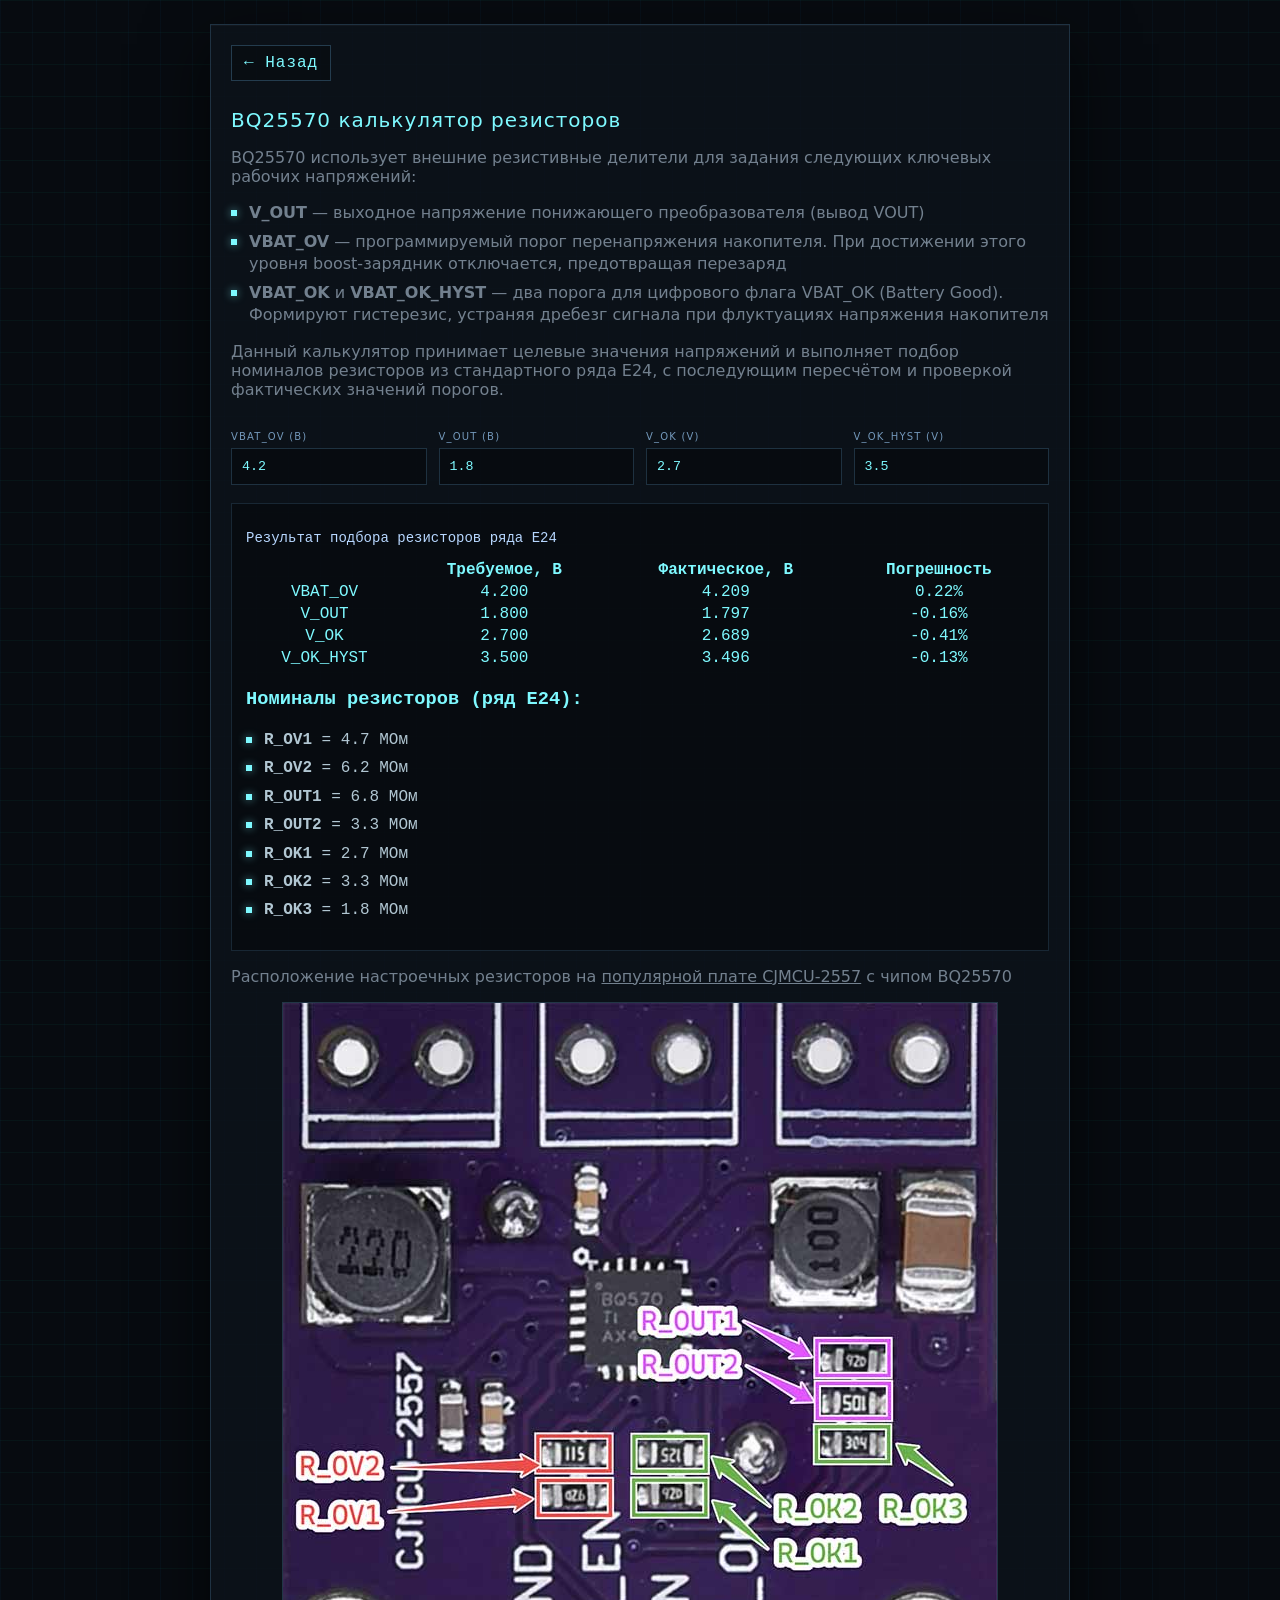
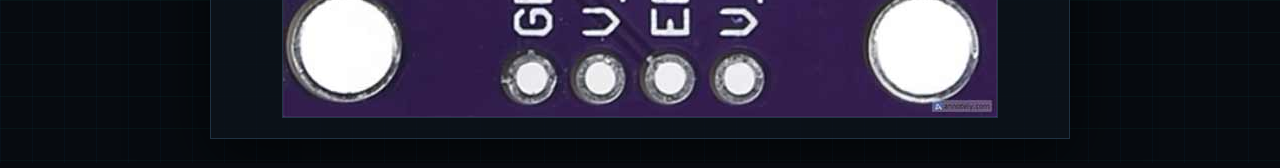
==== calc_bq25570/index.html @ fefd33e7 "added calculator for bq25570" ====
<!DOCTYPE html>
<html lang="ru">
<head>
    <meta charset="UTF-8">
    <meta name="viewport" content="width=device-width, initial-scale=1.0">
    <title>BQ25570 калькулятор резисторов</title>
    <link rel="stylesheet" href="../styles.css">
</head>
<body>

<div class="container">
  <a href="/" class="back-btn">← Назад</a>
  <h1>BQ25570 калькулятор резисторов</h1>

  <p class="muted">BQ25570 использует внешние резистивные делители для задания следующих ключевых рабочих напряжений:</p>
  <ul class="muted">
    <li><strong>V_OUT</strong> — выходное напряжение понижающего преобразователя (вывод VOUT)</li>
    <li><strong>VBAT_OV</strong> — программируемый порог перенапряжения накопителя. При достижении этого уровня boost-зарядник отключается, предотвращая перезаряд</li>
    <li><strong>VBAT_OK</strong> и <strong>VBAT_OK_HYST</strong> — два порога для цифрового флага VBAT_OK (Battery Good). Формируют гистерезис, устраняя дребезг сигнала при флуктуациях напряжения накопителя</li>
  </ul>
  <p class="muted">Данный калькулятор принимает целевые значения напряжений и выполняет подбор номиналов резисторов из стандартного ряда E24, с последующим пересчётом и проверкой фактических значений порогов.</p>

  <form id="calcForm">
    <div class="inputs">
      <div class="field">
        <label for="u1">VBAT_OV (В)</label>
        <input id="u1" type="number" step="0.01" min="2.2" max="5.5" value="4.2">
      </div>

      <div class="field">
        <label for="u2">V_OUT (В)</label>
        <input id="u2" type="number" step="0.01" min="1.3" max="5.0" value="1.8">
      </div>

      <div class="field">
        <label for="u3">V_OK (V)</label>
        <input id="u3" type="number" step="0.01" min="1.9" max="5.5" value="2.7">
      </div>

      <div class="field">
        <label for="u4">V_OK_HYST (V)</label>
        <input id="u4" type="number" step="0.01" min="1.9" max="5.5" value="3.5">
      </div>
    </div>
  </form>

  <div id="result" class="result"></div>
  <p class="muted">Расположение настроечных резисторов на <a href="https://aliexpress.ru/wholesale?SearchText=CJMCU-2557&SortType=total_tranpro_desc" target="_blank">популярной плате CJMCU-2557</a> с чипом BQ25570</p>

  <div class="image-wrapper">
    <img id="boardImage" src="CJMCU_2557_resistors_map.jpg" alt="CJMCU-2557 resistors map">
  </div>

  <!-- modal -->
  <div id="imgModal" class="img-modal">
    <img id="imgModalContent">
  </div>
</div>

<script>
const V_BIAS = 1.21;
const MAX_SUM = 12.0;
const TOLERANCE = 0.05;
const E24_BASE = [1.0, 1.1, 1.2, 1.3, 1.5, 1.6, 1.8, 2.0, 2.2, 2.4, 2.7, 3.0, 3.3, 3.6, 3.9, 4.3, 4.7, 5.1, 5.6, 6.2, 6.8, 7.5, 8.2, 9.1];

const inputs = document.querySelectorAll('.inputs input');
const resultDiv = document.getElementById('result');

function calcVout(R1, R2) { return V_BIAS * (1 + R2 / R1); }
function calcVbatOv(R1, R2) { return V_BIAS * (1 + R2 / R1) * 1.5; }
function calcVbatOk(R1, R2, R3) 
{
  const vmin = V_BIAS * (1 + R2 / R1);
  const vmax = V_BIAS * ((R1 + R2 + R3) / R1);
  return { vmin, vmax };
}

function findBestResistors2(target, formula, maxSum = MAX_SUM) {
  let bestError = Infinity;
  let candidates = [];

  for (const R1 of E24_BASE) {
    for (const R2 of E24_BASE) {
      const sum = R1 + R2;
      if (sum > maxSum) continue;
      const calculated = formula(R1, R2);
      const error = Math.abs(calculated - target);
      if (error < bestError) {
        bestError = error;
      }
      candidates.push({ R1, R2, sum, error });
    }
  }

  const bestCandidates = candidates.filter(c => c.error <= bestError * (1 + TOLERANCE));
  bestCandidates.sort((a, b) => b.sum - a.sum);
  const best = bestCandidates[0];
  return best ? [best.R1, best.R2] : null;
}

function findBestResistors3(targetMin, targetMax, maxSum = MAX_SUM) {
  const R3options = [...E24_BASE, ...E24_BASE.map(v => v / 10.0)];
  let bestError = Infinity;
  let candidates = [];

  for (const R1 of E24_BASE) {
    for (const R2 of E24_BASE) {
      for (const R3 of R3options) {
        const sum = R1 + R2 + R3;
        if (sum > maxSum) continue;
        const { vmin, vmax } = calcVbatOk(R1, R2, R3);
        const errMin = Math.abs(vmin - targetMin) / targetMin;
        const errMax = Math.abs(vmax - targetMax) / targetMax;
        const error = Math.max(errMin, errMax);
        if (error < bestError) {
          bestError = error;
        }
        candidates.push({ R1, R2, R3, sum, error });
      }
    }
  }

  if (bestError === Infinity) return null;

  const bestCandidates = candidates.filter(c => c.error <= bestError * (1 + TOLERANCE));
  bestCandidates.sort((a, b) => b.sum - a.sum);
  const best = bestCandidates[0];
  return best ? [best.R1, best.R2, best.R3] : null;
}


function formatResistor(value)
{
  const rounded = Math.round(value * 1e6) / 1e6;
  
  if (rounded < 1)
  {
    let kohm = rounded * 1000;
    if (Math.abs(kohm - Math.round(kohm)) < 0.01)
    {
      return Math.round(kohm) + " кОм";
    }
    else
    {
      return kohm.toFixed(2) + " кОм";
    }
  }
  else
  {
    const mohm = parseFloat(rounded.toFixed(3));
    return mohm + " МОм";
  }
}


function calculate()
{
  const values = Array.from(inputs).map(i => parseFloat(i.value));
  if (values.some(v => isNaN(v)))
  {
    resultDiv.innerHTML = '<span class="muted">Некоторые значения напряжений не являются числом</span>';
    return;
  }

  const [VBAT_OV_target, VOUT_target, V_OK_MIN_target, V_OK_MAX_target] = values;

  const ovRes = findBestResistors2(VBAT_OV_target, calcVbatOv);
  const voutRes = findBestResistors2(VOUT_target, calcVout);
  const okRes = findBestResistors3(V_OK_MIN_target, V_OK_MAX_target);

  if (!ovRes || !voutRes || !okRes)
  {
    resultDiv.innerHTML = '<span class="muted">Не удалось подобрать резисторы.</span>';
    return;
  }

  const actualOv = calcVbatOv(ovRes[0], ovRes[1]);
  const actualVout = calcVout(voutRes[0], voutRes[1]);
  const actualOk = calcVbatOk(okRes[0], okRes[1], okRes[2]);

  resultDiv.innerHTML = `
    <h2>Результат подбора резисторов ряда E24</h2>
    <table class="result-table">
      <thead>
        <tr><th>&nbsp;</th><th>Требуемое, В</th><th>Фактическое, В</th><th>Погрешность</th></tr>
      </thead>
      <tbody>
        <tr><td>VBAT_OV</td><td>${VBAT_OV_target.toFixed(3)}</td><td>${actualOv.toFixed(3)}</td><td>${((actualOv - VBAT_OV_target)/VBAT_OV_target*100).toFixed(2)}%</td></tr>
        <tr><td>V_OUT</td><td>${VOUT_target.toFixed(3)}</td><td>${actualVout.toFixed(3)}</td><td>${((actualVout - VOUT_target)/VOUT_target*100).toFixed(2)}%</td></tr>
        <tr><td>V_OK</td><td>${V_OK_MIN_target.toFixed(3)}</td><td>${actualOk.vmin.toFixed(3)}</td><td>${((actualOk.vmin - V_OK_MIN_target)/V_OK_MIN_target*100).toFixed(2)}%</td></tr>
        <tr><td>V_OK_HYST</td><td>${V_OK_MAX_target.toFixed(3)}</td><td>${actualOk.vmax.toFixed(3)}</td><td>${((actualOk.vmax - V_OK_MAX_target)/V_OK_MAX_target*100).toFixed(2)}%</td></tr>
      </tbody>
    </table>
    <h3>Номиналы резисторов (ряд E24):</h3>
    <ul>
      <li><strong>R_OV1</strong> = ${formatResistor(ovRes[0])}</li>
      <li><strong>R_OV2</strong> = ${formatResistor(ovRes[1])}</li>
      <li><strong>R_OUT1</strong> = ${formatResistor(voutRes[0])}</li>
      <li><strong>R_OUT2</strong> = ${formatResistor(voutRes[1])}</li>
      <li><strong>R_OK1</strong> = ${formatResistor(okRes[0])}</li>
      <li><strong>R_OK2</strong> = ${formatResistor(okRes[1])}</li>
      <li><strong>R_OK3</strong> = ${formatResistor(okRes[2])}</li>
    </ul>`;
}

inputs.forEach(input => {
  input.addEventListener('input', calculate);
  input.addEventListener('wheel', (e) => {
    e.preventDefault();
    const step = parseFloat(input.step) || 0.1;
    const current = parseFloat(input.value) || 0;
    const min = parseFloat(input.min) !== undefined ? parseFloat(input.min) : -Infinity;
    const max = parseFloat(input.max) !== undefined ? parseFloat(input.max) : Infinity;
    const direction = e.deltaY < 0 ? 1 : -1;

    let newValue = current + direction * step;
    newValue = Math.min(max, Math.max(min, newValue));
    newValue = Math.round(newValue * 100) / 100;
    input.value = newValue;
    calculate();
  });
});

calculate();
</script>

<script src="../js/image-modal.js"></script>

</body>
</html>
---- styles.css ----
*,
*::before,
*::after {
    box-sizing: border-box;
}

html, body {
    margin: 0;
    padding: 0;
    overflow-x: hidden;
}

/* ===== BASE ===== */

body {
    font-family: "Segoe UI", system-ui, sans-serif;

    color: #cfe7f5;

    background-color: #070b10;

    /* аккуратная инженерная сетка вместо "рваных" градиентов */
    background-image:
        linear-gradient(rgba(0, 255, 209, 0.04) 1px, transparent 1px),
        linear-gradient(90deg, rgba(0, 140, 255, 0.04) 1px, transparent 1px);

    background-size: 32px 32px;
}

/* ===== CONTAINER ===== */

.container {
    width: 100%;
    max-width: 860px;
    margin: 24px auto;
    padding: 20px;

    background: rgba(12, 18, 26, 0.85);

    border: 1px solid rgba(120, 200, 255, 0.18);

    border-radius: 0px; /* ❌ убрали скругления */

    box-shadow:
        0 20px 60px rgba(0,0,0,0.6),
        inset 0 1px 0 rgba(255,255,255,0.03);
}

/* ===== TYPO ===== */

h1 {
    font-weight: 500;
    font-size: 20px;

    color: #7ef9ff;

    letter-spacing: 1px;

    margin-bottom: 12px;
}

h2 {
    font-weight: 400;
    font-size: 14px;
    color: #b7d7ff;
}

.muted {
    color: rgba(200, 220, 240, 0.55);
}

.muted * {
    color: inherit;
}

/* ===== BLOCK ===== */

.block {
    padding: 16px;
    margin-bottom: 16px;

    background: rgba(8, 12, 18, 0.6);

    border: 1px solid rgba(120, 200, 255, 0.15);

    border-radius: 0px; /* жёсткая геометрия */
}

/* тонкая "линия сигнала" */
.block::before {
    content: "";
    display: block;

    width: 100%;
    height: 1px;

    background: linear-gradient(
        90deg,
        transparent,
        rgba(0, 255, 209, 0.35),
        transparent
    );

    margin-bottom: 12px;
}

/* ===== FORM ===== */

form {
    width: 100%;
}

.inputs {
    display: grid;
    grid-template-columns: repeat(4, minmax(0, 1fr));
    gap: 12px;

    width: 100%;
    margin-bottom: 16px;
    margin-top: 32px;
}

.field {
    display: flex;
    flex-direction: column;
    gap: 6px;
}

/* label */
label {
    font-size: 10px;
    letter-spacing: 1.2px;
    text-transform: uppercase;

    color: rgba(160, 210, 255, 0.7);
}

/* input = instrument channel */
input {
    width: 100%;
    min-width: 0;

    padding: 10px;

    background: rgba(0,0,0,0.35);

    color: #7ef9ff;

    border: 1px solid rgba(120, 200, 255, 0.2);

    border-radius: 0px; /* жёстко */

    font-family: "Consolas", monospace;

    transition: border 0.15s ease;
}

input:focus {
    outline: none;
    border-color: #7ef9ff;

    box-shadow: 0 0 0 1px rgba(126,249,255,0.25);
}

/* ===== BUTTON ===== */

button {
    padding: 10px 18px;

    background: transparent;

    border: 1px solid rgba(120, 200, 255, 0.3);

    color: #7ef9ff;

    cursor: pointer;

    letter-spacing: 1px;

    border-radius: 0px; /* no soft UI */

    transition: all 0.15s ease;
}

button:hover {
    border-color: #7ef9ff;
    background: rgba(0,255,209,0.05);
}

/* ===== RESULT ===== */

.result {
    margin-top: 18px;
    padding: 14px;

    background: rgba(0,0,0,0.35);

    border: 1px solid rgba(120, 200, 255, 0.15);

    border-radius: 0px;

    color: #7ef9ff;

    font-family: "Consolas", monospace;
}

/* ===== LINKS ===== */

.links {
    display: flex;
    flex-direction: column;
    gap: 10px;
}

.link-card {
    display: block;
    text-decoration: none;

    padding: 12px;

    border: 1px solid rgba(120, 200, 255, 0.15);

    background: rgba(0,0,0,0.25);

    border-radius: 0px;

    transition: all 0.15s ease;
}

.link-title {
    color: #7ef9ff;
    display: block;
    margin-bottom: 3px;
}

.link-card:hover {
    border-color: #7ef9ff;
    background: rgba(0,255,209,0.06);
}


/* ===== BACK BUTTON ===== */

.back-btn {
    display: inline-block;

    margin-bottom: 14px;

    padding: 8px 12px;

    text-decoration: none;

    color: #7ef9ff;

    border: 1px solid rgba(120, 200, 255, 0.25);

    background: rgba(0,0,0,0.25);

    font-family: "Consolas", monospace;

    letter-spacing: 1px;

    transition: all 0.15s ease;

    border-radius: 0px;
}

.back-btn:hover {
    border-color: #7ef9ff;
    background: rgba(0,255,209,0.06);
}

/* ===== MOBILE ===== */

@media (max-width: 600px) {

    .inputs {
        grid-template-columns: 1fr;
    }

    button {
        width: 100%;
    }

    body {
        font-size: 14px;
    }
}

/* ===== LIST (UL / LI FIX) ===== */

ul {
    margin: 10px 0 14px 0;
    padding-left: 0;

    list-style: none; /* убираем стандартные маркеры */
}

li {
    position: relative;

    padding-left: 18px;
    margin-bottom: 6px;

    color: rgba(207, 231, 245, 0.85);
    line-height: 1.4;
}

/* кастомный "инженерный" маркер */
li::before {
    content: "";
    position: absolute;
    left: 0;
    top: 8px;

    width: 6px;
    height: 6px;

    background: #7ef9ff;

    box-shadow: 0 0 8px rgba(126,249,255,0.6);
}

.result-table {
    width: 100%;
}

.result-table td {
    text-align: center;
}


.image-wrapper {
    margin-top: 16px;

    display: flex;
    justify-content: center;
}

/* сама картинка */
.image-wrapper img {
    max-width: 100%;   /* главное правило */
    height: auto;

    cursor: zoom-in;

    border: 1px solid rgba(120, 200, 255, 0.2);
}

/* ===== MODAL ===== */

.img-modal {
    display: none;

    position: fixed;
    z-index: 999;

    left: 0;
    top: 0;

    width: 100%;
    height: 100%;

    background: rgba(0,0,0,0.9);

    justify-content: center;
    align-items: center;
}

.img-modal img {
    max-width: 95%;
    max-height: 95%;

    cursor: zoom-out;
}

.image-wrapper img:hover {
    box-shadow: 0 0 12px rgba(126,249,255,0.4);
}
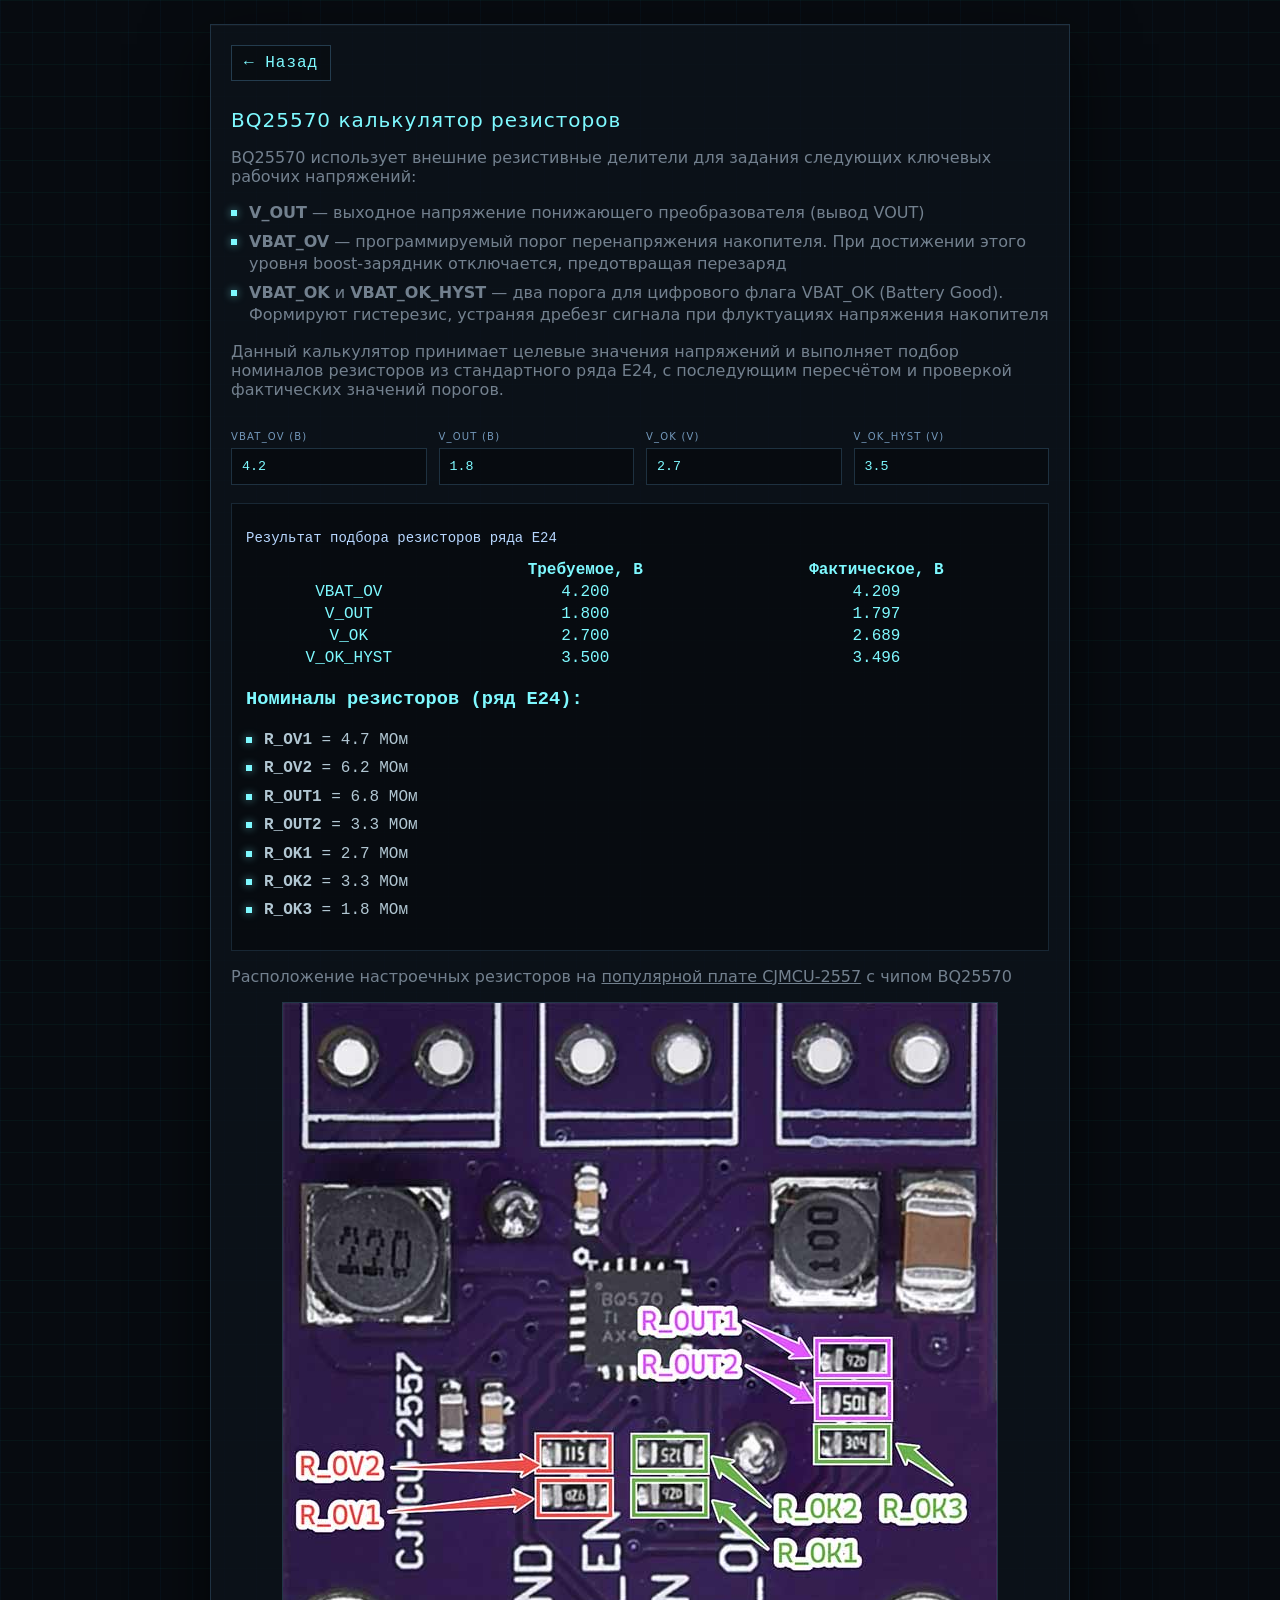
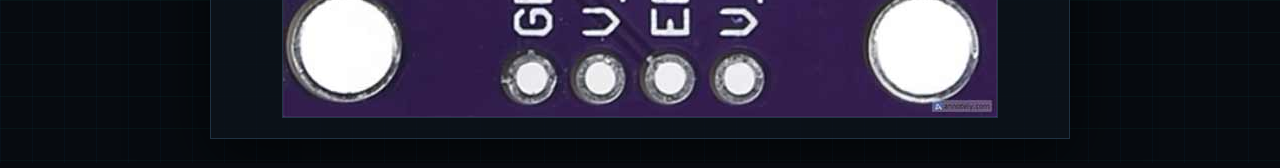
==== commit 2bd80582: "removed error field in bq25570" ====
--- a/calc_bq25570/index.html
+++ b/calc_bq25570/index.html
@@ -182,13 +182,13 @@
     <h2>Результат подбора резисторов ряда E24</h2>
     <table class="result-table">
       <thead>
-        <tr><th>&nbsp;</th><th>Требуемое, В</th><th>Фактическое, В</th><th>Погрешность</th></tr>
+        <tr><th>&nbsp;</th><th>Требуемое, В</th><th>Фактическое, В</th></tr>
       </thead>
       <tbody>
-        <tr><td>VBAT_OV</td><td>${VBAT_OV_target.toFixed(3)}</td><td>${actualOv.toFixed(3)}</td><td>${((actualOv - VBAT_OV_target)/VBAT_OV_target*100).toFixed(2)}%</td></tr>
-        <tr><td>V_OUT</td><td>${VOUT_target.toFixed(3)}</td><td>${actualVout.toFixed(3)}</td><td>${((actualVout - VOUT_target)/VOUT_target*100).toFixed(2)}%</td></tr>
-        <tr><td>V_OK</td><td>${V_OK_MIN_target.toFixed(3)}</td><td>${actualOk.vmin.toFixed(3)}</td><td>${((actualOk.vmin - V_OK_MIN_target)/V_OK_MIN_target*100).toFixed(2)}%</td></tr>
-        <tr><td>V_OK_HYST</td><td>${V_OK_MAX_target.toFixed(3)}</td><td>${actualOk.vmax.toFixed(3)}</td><td>${((actualOk.vmax - V_OK_MAX_target)/V_OK_MAX_target*100).toFixed(2)}%</td></tr>
+        <tr><td>VBAT_OV</td><td>${VBAT_OV_target.toFixed(3)}</td><td>${actualOv.toFixed(3)}</td></tr>
+        <tr><td>V_OUT</td><td>${VOUT_target.toFixed(3)}</td><td>${actualVout.toFixed(3)}</td></tr>
+        <tr><td>V_OK</td><td>${V_OK_MIN_target.toFixed(3)}</td><td>${actualOk.vmin.toFixed(3)}</td></tr>
+        <tr><td>V_OK_HYST</td><td>${V_OK_MAX_target.toFixed(3)}</td><td>${actualOk.vmax.toFixed(3)}</td></tr>
       </tbody>
     </table>
     <h3>Номиналы резисторов (ряд E24):</h3>
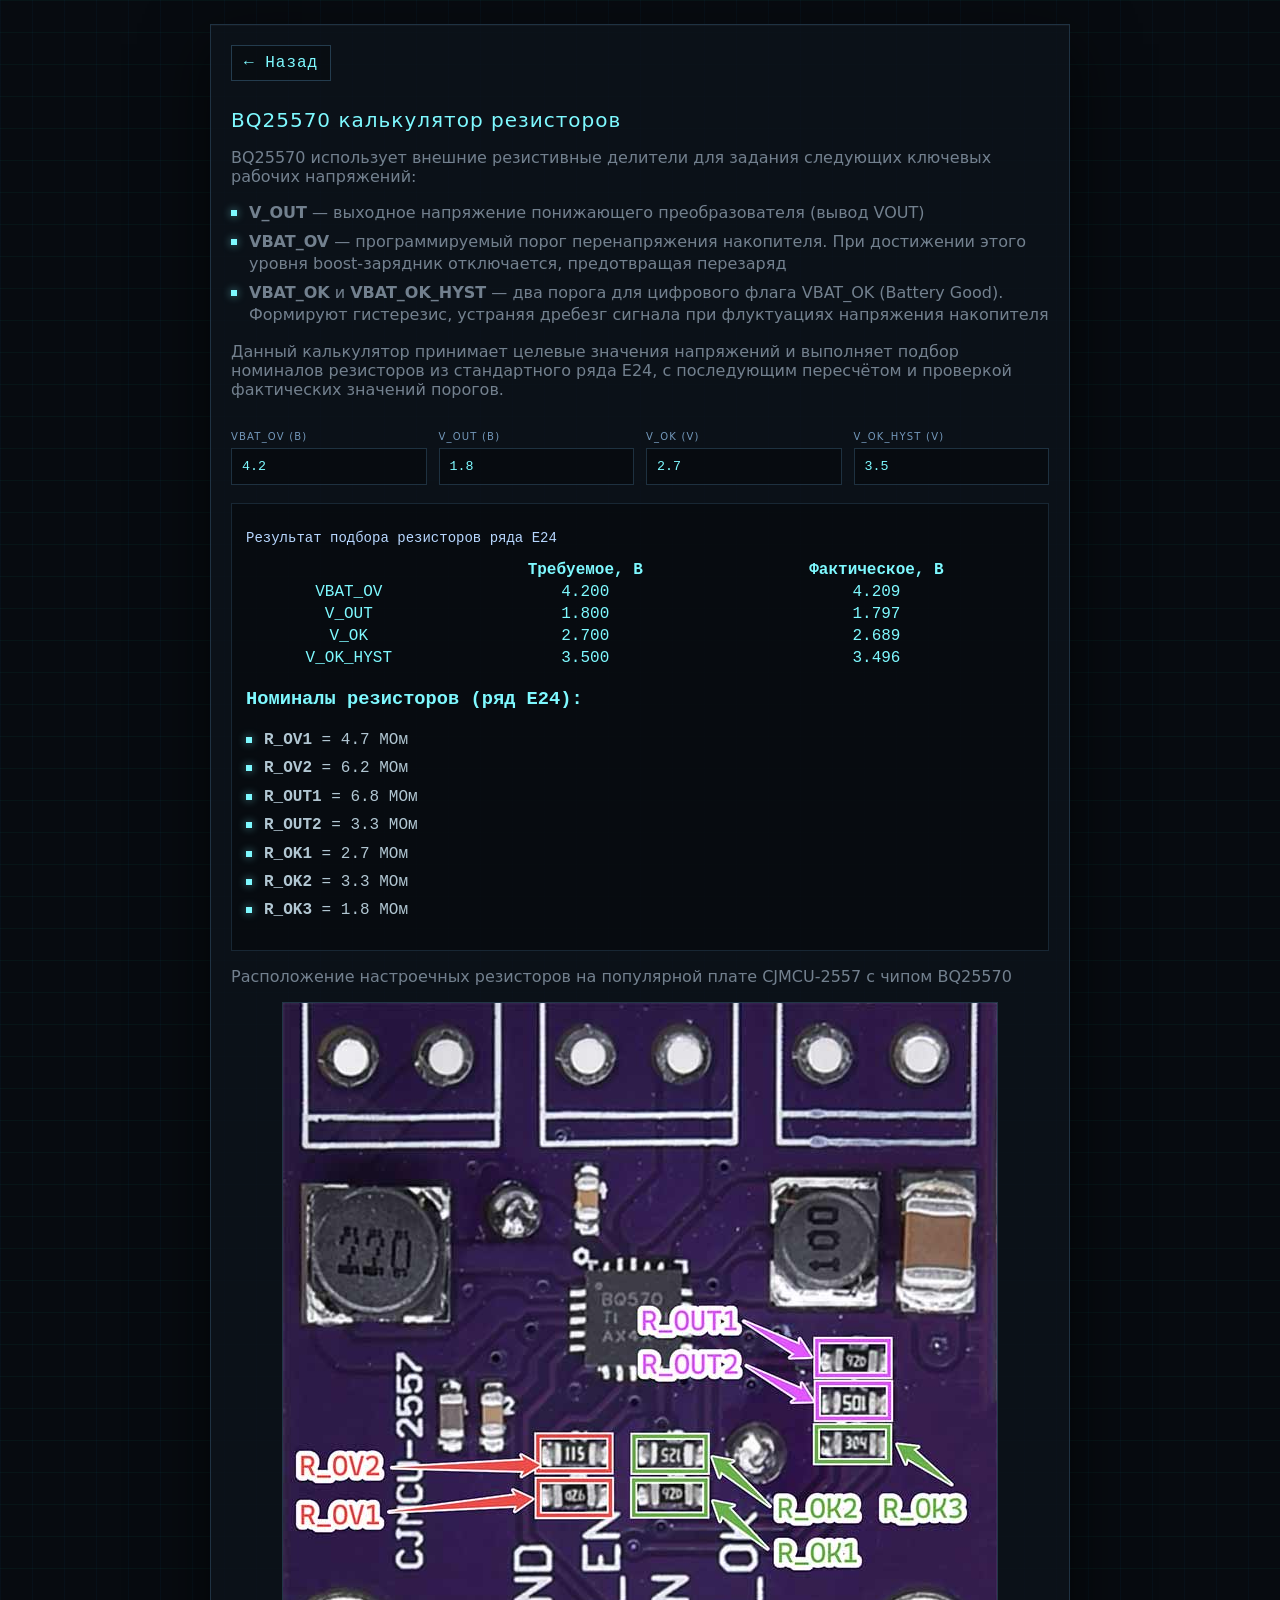
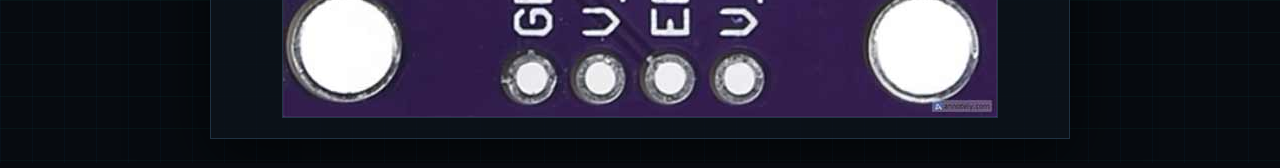
==== commit dd54328f: "removed aliexpress link" ====
--- a/calc_bq25570/index.html
+++ b/calc_bq25570/index.html
@@ -45,7 +45,7 @@
   </form>
 
   <div id="result" class="result"></div>
-  <p class="muted">Расположение настроечных резисторов на <a href="https://aliexpress.ru/wholesale?SearchText=CJMCU-2557&SortType=total_tranpro_desc" target="_blank">популярной плате CJMCU-2557</a> с чипом BQ25570</p>
+  <p class="muted">Расположение настроечных резисторов на популярной плате CJMCU-2557 с чипом BQ25570</p>
 
   <div class="image-wrapper">
     <img id="boardImage" src="CJMCU_2557_resistors_map.jpg" alt="CJMCU-2557 resistors map">
